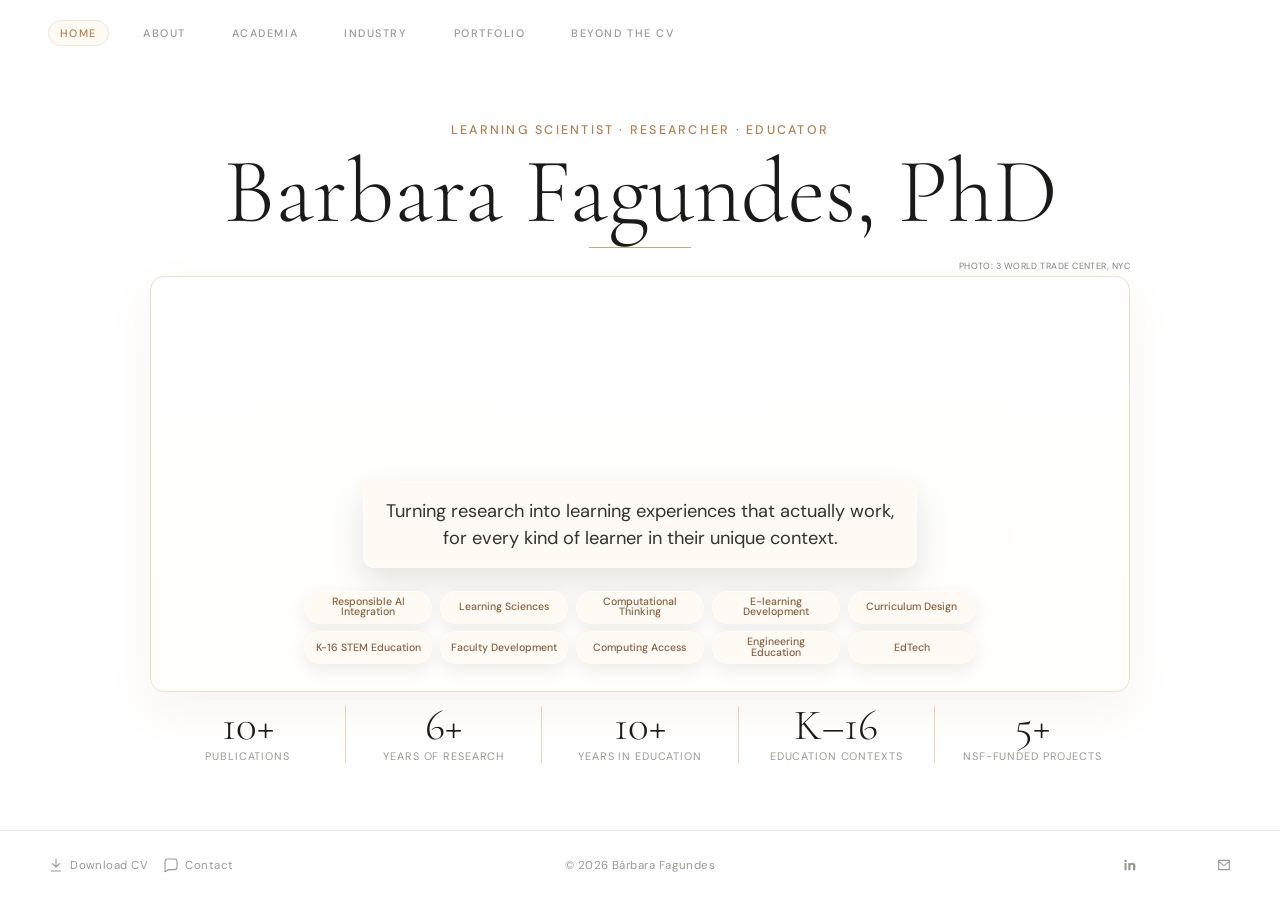
==== index.html @ db6fedfc "rename Learning Science bubble to Learning Sciences Co-Authored-By: Claude Sonnet 4.6 <noreply@anthr" ====
<!DOCTYPE html>
<html lang="en">
<head>
  <meta charset="UTF-8" />
  <meta name="viewport" content="width=device-width, initial-scale=1.0" />
  <title>Bárbara Fagundes, PhD</title>
  <meta name="description" content="Bárbara Fagundes, learning scientist, educator, and learning experience designer." />
  <style>
    @import url("https://fonts.googleapis.com/css2?family=Cormorant+Garamond:wght@300;400&family=DM+Sans:wght@300;400;500&display=swap");

    :root {
      --bg: #ffffff;
      --name: #1a1a18;
      --text: #333330;
      --muted: #999993;
      --accent: #b08050;
      --line: #c8a870;
      --soft-line: #eee6dc;
      --tag-bg: #fffaf3;
      --cream: rgba(255, 250, 242, 0.76);
    }

    * {
      box-sizing: border-box;
    }

    html,
    body {
      width: 100%;
      height: 100%;
      margin: 0;
      overflow: hidden;
      background: var(--bg);
    }

    body {
      color: var(--text);
      font-family: "DM Sans", system-ui, -apple-system, BlinkMacSystemFont, "Segoe UI", sans-serif;
      font-weight: 300;
    }

    a {
      color: inherit;
      text-decoration: none;
    }

    .splash {
      width: 100vw;
      height: 100vh;
      display: grid;
      grid-template-rows: auto 1fr;
      padding-bottom: 4.4rem;
      background: var(--bg);
    }

    .top-nav {
      display: flex;
      align-items: center;
      gap: clamp(0.8rem, 2vw, 1.4rem);
      padding: clamp(1rem, 2.2vh, 1.45rem) clamp(1rem, 4vw, 3rem);
      color: var(--muted);
      font-size: 0.68rem;
      font-weight: 500;
      letter-spacing: 0.14em;
      line-height: 1;
      text-transform: uppercase;
    }

    .top-nav a {
      padding: 0.42rem 0.68rem;
      border: 1px solid transparent;
      border-radius: 999px;
      transition: color 180ms ease;
    }

    .top-nav a:hover,
    .bottom-link:hover,
    .social-link:hover {
      color: var(--accent);
    }

    .top-nav a[aria-current="page"] {
      color: var(--accent);
      background: var(--tag-bg);
      border-color: var(--soft-line);
    }

    .splash-main {
      min-height: 0;
      display: flex;
      flex-direction: column;
      align-items: center;
      justify-content: center;
      gap: clamp(0.55rem, 1.45vh, 0.9rem);
      padding: 0 clamp(1rem, 4vw, 3rem) clamp(0.5rem, 1vh, 0.9rem);
      text-align: center;
    }

    .eyebrow {
      margin: 0;
      color: var(--accent);
      font-size: clamp(0.66rem, 1.4vw, 0.78rem);
      font-weight: 500;
      letter-spacing: 0.18em;
      line-height: 1.2;
      text-transform: uppercase;
    }

    h1 {
      margin: 0;
      color: var(--name);
      font-family: "Cormorant Garamond", Georgia, "Times New Roman", Times, serif;
      font-size: clamp(2.8rem, 7.2vw, 5.9rem);
      font-weight: 300;
      letter-spacing: 0;
      line-height: 0.9;
    }

    .name-divider {
      width: clamp(4rem, 9vw, 6.4rem);
      height: 1px;
      background: var(--line);
    }

    .photo-banner {
      position: relative;
      width: min(980px, 94vw);
      min-height: clamp(18rem, 46vh, 31rem);
      overflow: hidden;
      border: 1px solid rgba(200, 168, 112, 0.36);
      border-radius: 14px;
      box-shadow: 0 18px 45px rgba(176, 128, 80, 0.09);
      isolation: isolate;
    }

    .banner-wrap {
      width: min(980px, 94vw);
    }

    .photo-banner::before {
      position: absolute;
      inset: 0;
      z-index: -2;
      content: "";
      background: url("assets/banner.JPG?v=20260527") center 28% / cover no-repeat;
      opacity: 1;
    }

    .photo-banner::after {
      position: absolute;
      inset: 0;
      z-index: -1;
      content: "";
      background: linear-gradient(
        180deg,
        rgba(255, 255, 255, 0.1),
        rgba(255, 250, 242, 0.18)
      );
    }

    .banner-content {
      display: flex;
      flex-direction: column;
      justify-content: flex-end;
      gap: clamp(0.65rem, 1.7vh, 1rem);
      min-height: inherit;
      padding: clamp(1.2rem, 3vh, 2rem) clamp(1rem, 4vw, 2.4rem);
    }

    .photo-credit {
      margin: 0 0 0.28rem;
      color: rgba(51, 51, 48, 0.62);
      font-size: 0.56rem;
      font-weight: 400;
      letter-spacing: 0.05em;
      line-height: 1.2;
      text-align: right;
      text-transform: uppercase;
    }

    .tagline {
      max-width: min(840px, 88%);
      margin: 0 auto clamp(0.2rem, 0.8vh, 0.45rem);
      padding: clamp(0.78rem, 1.8vh, 1rem) clamp(0.9rem, 2.5vw, 1.4rem);
      border: 1px solid rgba(255, 255, 255, 0.55);
      border-radius: 12px;
      background: rgba(255, 250, 242, 0.86);
      box-shadow: 0 14px 34px rgba(26, 26, 24, 0.12);
      color: var(--text);
      font-size: clamp(0.95rem, 1.8vw, 1.14rem);
      font-weight: 400;
      line-height: 1.45;
    }

    .buzzwords {
      display: flex;
      flex-wrap: wrap;
      justify-content: center;
      gap: 0.45rem;
      max-width: 680px;
      margin: 0;
      margin-inline: auto;
      padding: 0;
      list-style: none;
    }

    .buzzwords li {
      flex: 0 1 calc(20% - 0.45rem);
      display: inline-flex;
      align-items: center;
      justify-content: center;
      padding: 0.32rem 0.62rem;
      border: 1px solid rgba(255, 255, 255, 0.58);
      border-radius: 999px;
      background: rgba(255, 250, 243, 0.88);
      box-shadow: 0 6px 18px rgba(26, 26, 24, 0.08);
      color: #84613f;
      font-size: 0.66rem;
      font-weight: 500;
      line-height: 1;
      text-align: center;
      transition: background 180ms ease, border-color 180ms ease, color 180ms ease;
    }

    .buzzwords li:hover {
      border-color: var(--accent);
      background: rgba(176, 128, 80, 0.12);
      color: var(--accent);
    }

    .stats {
      width: min(980px, 94vw);
      display: flex;
      justify-content: space-between;
      align-items: stretch;
      gap: 0;
      color: var(--text);
    }

    .stat {
      flex: 1;
      min-width: 0;
      padding: 0 clamp(0.7rem, 2vw, 1.05rem);
      text-align: center;
    }

    .stat + .stat {
      border-left: 1px solid rgba(200, 168, 112, 0.45);
    }

    .stat-number {
      display: block;
      color: var(--name);
      font-family: "Cormorant Garamond", Georgia, "Times New Roman", Times, serif;
      font-size: clamp(1.7rem, 4vw, 2.7rem);
      font-weight: 300;
      line-height: 0.92;
    }

    .stat-label {
      display: block;
      margin-top: 0.28rem;
      color: var(--muted);
      font-size: clamp(0.58rem, 1.1vw, 0.68rem);
      font-weight: 400;
      letter-spacing: 0.08em;
      line-height: 1.25;
      text-transform: uppercase;
    }

    .bottom-bar {
      position: fixed;
      right: 0;
      bottom: 0;
      left: 0;
      z-index: 10;
      min-height: 4.4rem;
      display: grid;
      grid-template-columns: 1fr auto 1fr;
      align-items: center;
      gap: 1rem;
      padding: 0 clamp(1rem, 4vw, 3rem);
      border-top: 1px solid var(--soft-line);
      background: var(--bg);
      color: var(--muted);
      font-size: 0.72rem;
      font-weight: 400;
      letter-spacing: 0.04em;
    }

    .bottom-actions,
    .social-links {
      display: flex;
      align-items: center;
      gap: 0.95rem;
    }

    .social-links {
      justify-content: flex-end;
    }

    .bottom-link,
    .social-link {
      display: inline-flex;
      align-items: center;
      gap: 0.38rem;
      transition: color 180ms ease;
    }

    .bottom-link svg,
    .social-link svg,
    .social-link img {
      width: 1rem;
      height: 1rem;
      fill: none;
      stroke: currentColor;
      stroke-linecap: round;
      stroke-linejoin: round;
      stroke-width: 1.65;
    }

    .social-link svg.filled {
      fill: currentColor;
      stroke: none;
    }

    .social-link img {
      display: block;
    }

    .copyright {
      margin: 0;
      text-align: center;
      white-space: nowrap;
    }

    .fade-up {
      opacity: 0;
      transform: translateY(14px);
      animation: fadeUp 700ms ease forwards;
      animation-delay: var(--delay, 0ms);
    }

    @keyframes fadeUp {
      to {
        opacity: 1;
        transform: translateY(0);
      }
    }

    @media (max-width: 640px) {
      .top-nav {
        flex-wrap: wrap;
        gap: 0.62rem 0.85rem;
        padding: 0.82rem 1rem;
        font-size: 0.58rem;
        letter-spacing: 0.11em;
      }

      .splash-main {
        gap: 0.48rem;
        padding: 0 0.9rem 0.35rem;
      }

      h1 {
        font-size: clamp(2.55rem, 13vw, 3.8rem);
      }

      .photo-banner {
        width: calc(100vw - 1.8rem);
        min-height: 41vh;
      }

      .banner-wrap {
        width: calc(100vw - 1.8rem);
      }

      .photo-banner::before {
        background-position: center 30%;
      }

      .banner-content {
        justify-content: flex-end;
        gap: 0.5rem;
        padding: 0.82rem;
      }

      .photo-credit {
        font-size: 0.48rem;
      }

      .tagline {
        max-width: min(24rem, 88vw);
        font-size: 0.78rem;
        line-height: 1.35;
      }

      .buzzwords {
        gap: 0.32rem;
        max-width: 100%;
      }

      .buzzwords li {
        flex-basis: auto;
        padding: 0.25rem 0.46rem;
        font-size: 0.54rem;
      }

      .stats {
        width: calc(100vw - 1.8rem);
        flex-direction: column;
        gap: 0.25rem;
      }

      .stat {
        min-width: 0;
        padding: 0.08rem 0;
      }

      .stat + .stat {
        border-left: 0;
        border-top: 1px solid rgba(200, 168, 112, 0.34);
      }

      .stat-number {
        font-size: 1.35rem;
      }

      .stat-label {
        margin-top: 0.1rem;
        font-size: 0.52rem;
      }

      .bottom-bar {
        min-height: 3.6rem;
        grid-template-columns: 1fr auto;
        gap: 0.75rem;
        padding: 0 1rem;
        font-size: 0.62rem;
      }

      .splash {
        padding-bottom: 3.6rem;
      }

      .copyright {
        display: none;
      }

      .bottom-actions,
      .social-links {
        gap: 0.58rem;
      }

      .bottom-link span {
        display: none;
      }
    }
  </style>
</head>
<body>
  <div class="splash">
    <nav class="top-nav fade-up" style="--delay: 80ms" aria-label="Main navigation">
      <a href="index.html" aria-current="page">Home</a>
      <a href="about.html">About</a>
      <a href="academia.html">Academia</a>
      <a href="industry.html">Industry</a>
      <a href="instructional-design.html">Portfolio</a>
      <a href="beyond-cv.html">Beyond the CV</a>
    </nav>

    <main class="splash-main">
      <p class="eyebrow fade-up" style="--delay: 180ms">Learning Scientist · Researcher · Educator</p>
      <h1 class="fade-up" style="--delay: 280ms">Barbara Fagundes, PhD</h1>
      <div class="name-divider fade-up" style="--delay: 380ms" aria-hidden="true"></div>

      <div class="banner-wrap fade-up" style="--delay: 480ms">
        <p class="photo-credit">Photo: 3 World Trade Center, NYC</p>
        <section class="photo-banner" aria-label="Research and learning focus">
          <div class="banner-content">
            <p class="tagline">Turning research into learning experiences that actually work,<br />for every kind of learner in their unique context.</p>
            <ul class="buzzwords" aria-label="Areas of focus">
              <li>Responsible AI Integration</li>
              <li>Learning Sciences</li>
              <li>Computational Thinking</li>
              <li>E-learning Development</li>
              <li>Curriculum Design</li>
              <li>K-16 STEM Education</li>
              <li>Faculty Development</li>
              <li>Computing Access</li>
              <li>Engineering Education</li>
              <li>EdTech</li>
            </ul>
          </div>
        </section>
      </div>

      <section class="stats fade-up" style="--delay: 580ms" aria-label="Career highlights">
        <div class="stat">
          <span class="stat-number">10+</span>
          <span class="stat-label">Publications</span>
        </div>
        <div class="stat">
          <span class="stat-number">6+</span>
          <span class="stat-label">Years of research</span>
        </div>
        <div class="stat">
          <span class="stat-number">10+</span>
          <span class="stat-label">Years in education</span>
        </div>
        <div class="stat">
          <span class="stat-number">K–16</span>
          <span class="stat-label">Education contexts</span>
        </div>
        <div class="stat">
          <span class="stat-number">5+</span>
          <span class="stat-label">NSF-funded projects</span>
        </div>
      </section>
    </main>

    <footer class="bottom-bar fade-up" style="--delay: 680ms">
      <div class="bottom-actions">
        <a class="bottom-link" href="files/bfagundes_CV.pdf">
          <svg viewBox="0 0 24 24" aria-hidden="true"><path d="M12 3v12"></path><path d="m7 10 5 5 5-5"></path><path d="M5 21h14"></path></svg>
          <span>Download CV</span>
        </a>
        <a class="bottom-link" href="contact.html">
          <svg viewBox="0 0 24 24" aria-hidden="true"><path d="M21 15a4 4 0 0 1-4 4H8l-5 3V7a4 4 0 0 1 4-4h10a4 4 0 0 1 4 4z"></path></svg>
          <span>Contact</span>
        </a>
      </div>

      <p class="copyright">© <span id="year"></span> Bárbara Fagundes</p>

      <div class="social-links" aria-label="Social links">
        <a class="social-link" href="https://www.linkedin.com/in/iambarbaraf" aria-label="LinkedIn">
          <svg class="filled" viewBox="0 0 24 24" aria-hidden="true"><path d="M6.94 8.98H3.75V20h3.19V8.98ZM5.35 4a1.85 1.85 0 1 0 0 3.7 1.85 1.85 0 0 0 0-3.7ZM20.25 13.91c0-3.25-1.73-5.2-4.5-5.2-1.69 0-2.75.93-3.17 1.58V8.98H9.52V20h3.18v-5.46c0-1.44.27-2.83 2.05-2.83 1.75 0 1.78 1.64 1.78 2.92V20h3.18l.54-6.09Z"></path></svg>
        </a>
        <a class="social-link" href="https://scholar.google.com/citations?user=XupPbTIAAAAJ&hl=en&oi=ao" aria-label="Google Scholar">
          <img src="assets/Google_Scholar_logo.svg" alt="" />
        </a>
        <a class="social-link" href="https://www.researchgate.net/profile/Barbara-Fagundes-2" aria-label="ResearchGate">
          <img src="assets/researchgate-logo.svg" alt="" />
        </a>
        <a class="social-link" href="mailto:iambarbaraf@gmail.com" aria-label="Email">
          <svg viewBox="0 0 24 24" aria-hidden="true"><path d="M4 5h16v14H4z"></path><path d="m4 7 8 6 8-6"></path></svg>
        </a>
      </div>
    </footer>
  </div>

  <script>
    document.getElementById("year").textContent = new Date().getFullYear();
  </script>
</body>
</html>
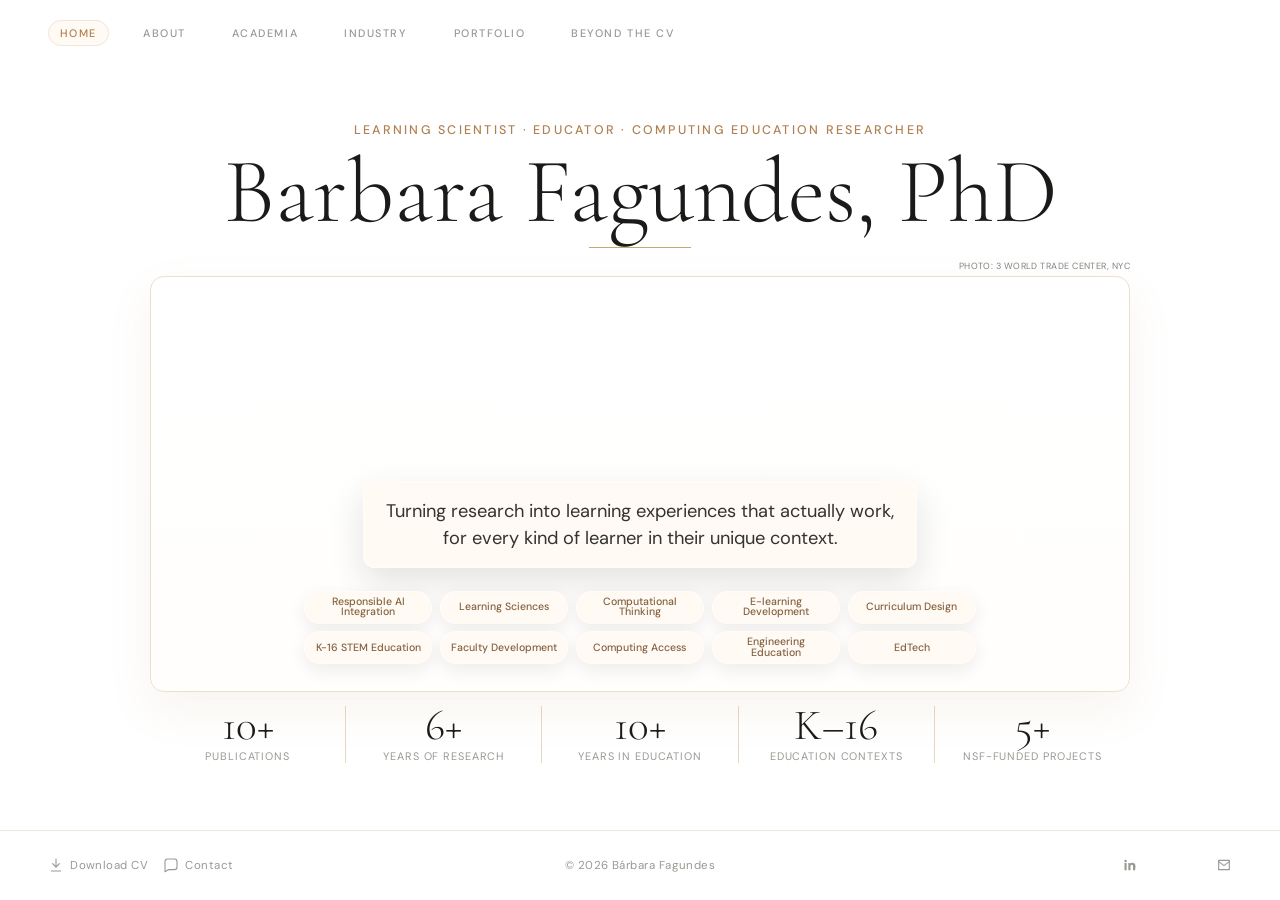
==== commit 5408acb7: "update homepage tagline to Learning Scientist · Educator · Computing Education Researcher Co-Authore" ====
--- a/index.html
+++ b/index.html
@@ -470,7 +470,7 @@
     </nav>
 
     <main class="splash-main">
-      <p class="eyebrow fade-up" style="--delay: 180ms">Learning Scientist · Researcher · Educator</p>
+      <p class="eyebrow fade-up" style="--delay: 180ms">Learning Scientist · Educator · Computing Education Researcher</p>
       <h1 class="fade-up" style="--delay: 280ms">Barbara Fagundes, PhD</h1>
       <div class="name-divider fade-up" style="--delay: 380ms" aria-hidden="true"></div>
 
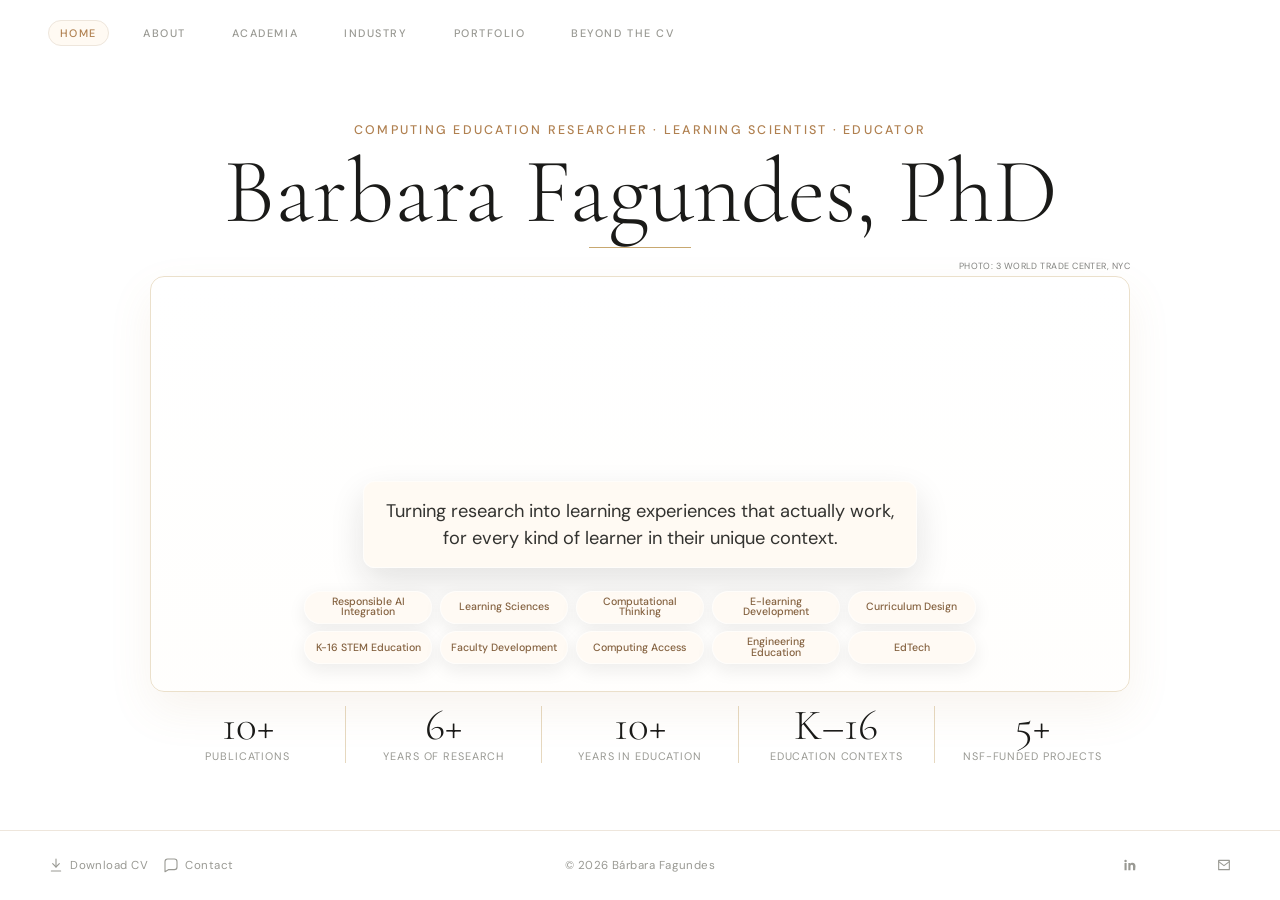
==== commit 5c8c75df: "reorder tagline to Computing Education Researcher · Learning Scientist · Educator Co-Authored-By: Cl" ====
--- a/index.html
+++ b/index.html
@@ -470,7 +470,7 @@
     </nav>
 
     <main class="splash-main">
-      <p class="eyebrow fade-up" style="--delay: 180ms">Learning Scientist · Educator · Computing Education Researcher</p>
+      <p class="eyebrow fade-up" style="--delay: 180ms">Computing Education Researcher · Learning Scientist · Educator</p>
       <h1 class="fade-up" style="--delay: 280ms">Barbara Fagundes, PhD</h1>
       <div class="name-divider fade-up" style="--delay: 380ms" aria-hidden="true"></div>
 
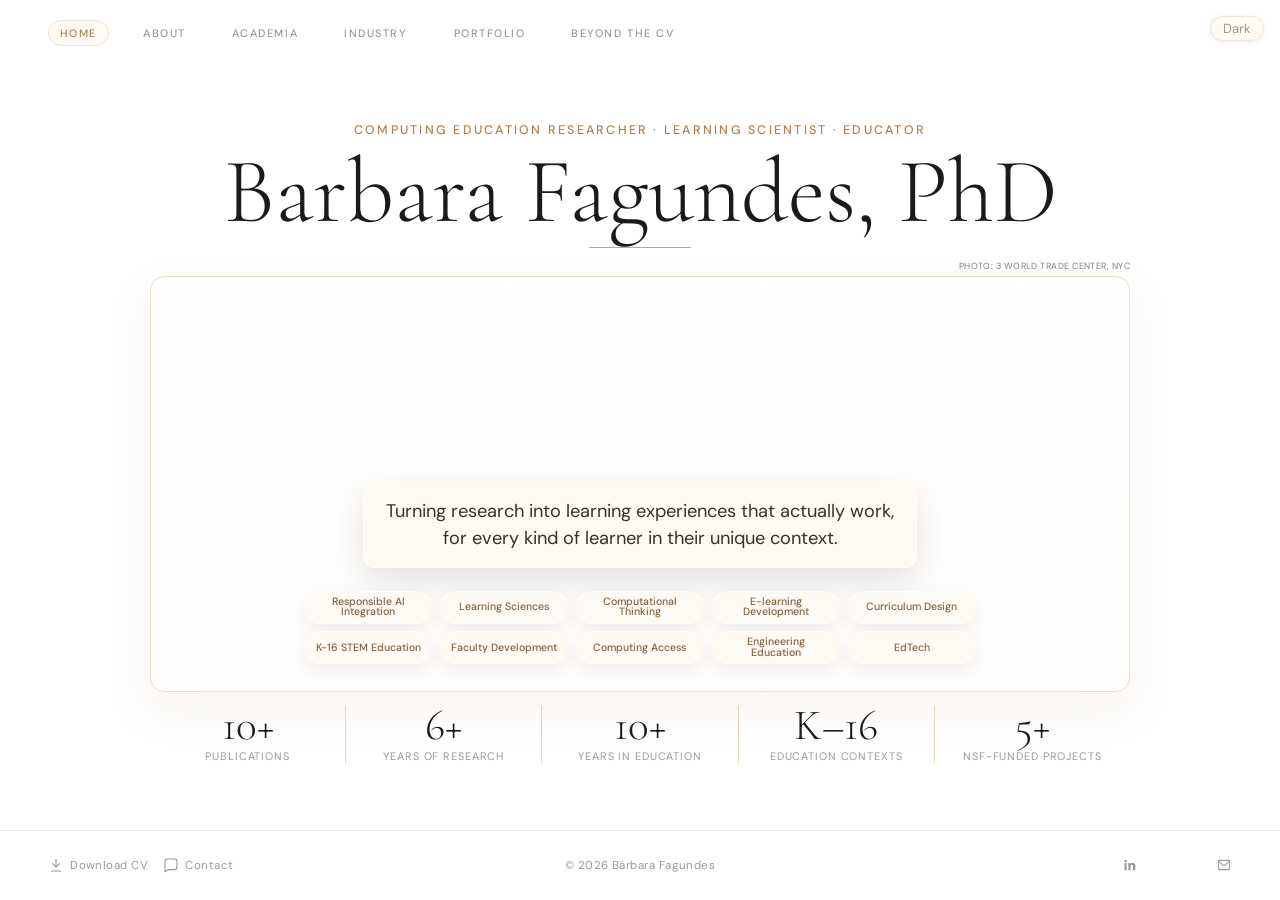
==== commit 5d2da1c2: "add fixed dark/light mode toggle to all pages Button sits upper-right, fixed position, persists via " ====
--- a/index.html
+++ b/index.html
@@ -5,6 +5,7 @@
   <meta name="viewport" content="width=device-width, initial-scale=1.0" />
   <title>Bárbara Fagundes, PhD</title>
   <meta name="description" content="Bárbara Fagundes, learning scientist, educator, and learning experience designer." />
+  <script>(function(){var s=localStorage.getItem('theme'),p=window.matchMedia('(prefers-color-scheme: dark)').matches;if(s==='dark'||(!s&&p))document.documentElement.setAttribute('data-theme','dark')})();</script>
   <style>
     @import url("https://fonts.googleapis.com/css2?family=Cormorant+Garamond:wght@300;400&family=DM+Sans:wght@300;400;500&display=swap");
 
@@ -456,9 +457,14 @@
         display: none;
       }
     }
+    .theme-toggle { position: fixed; top: 1rem; right: 1rem; z-index: 100; padding: 0.32rem 0.75rem; border: 1px solid var(--soft-line); border-radius: 999px; background: var(--tag-bg); color: var(--muted); font-size: 0.82rem; cursor: pointer; font-family: inherit; line-height: 1; box-shadow: 0 1px 4px rgba(0,0,0,0.08); }
+    .theme-toggle:hover { color: var(--accent); border-color: var(--line); }
+    html[data-theme="dark"] { --bg: #111111; --name: #e8e8e5; --text: #c8c8c4; --muted: #7a7a75; --accent: #c8a060; --line: #4a3a28; --soft-line: #2a2a2a; --tag-bg: #1a1a18; --cream: rgba(20,20,18,0.85); }
+    html[data-theme="dark"] .theme-toggle { background: var(--tag-bg); border-color: var(--soft-line); }
   </style>
 </head>
 <body>
+  <button class="theme-toggle" id="theme-toggle" aria-label="Toggle dark mode">Dark</button>
   <div class="splash">
     <nav class="top-nav fade-up" style="--delay: 80ms" aria-label="Main navigation">
       <a href="index.html" aria-current="page">Home</a>
@@ -552,6 +558,22 @@
 
   <script>
     document.getElementById("year").textContent = new Date().getFullYear();
+    (function() {
+      var toggle = document.getElementById('theme-toggle');
+      function applyTheme(dark) {
+        if (dark) { document.documentElement.setAttribute('data-theme', 'dark'); }
+        else { document.documentElement.removeAttribute('data-theme'); }
+        toggle.textContent = dark ? 'Light' : 'Dark';
+      }
+      var saved = localStorage.getItem('theme');
+      var prefersDark = window.matchMedia('(prefers-color-scheme: dark)').matches;
+      applyTheme(saved === 'dark' || (!saved && prefersDark));
+      toggle.addEventListener('click', function() {
+        var isDark = document.documentElement.getAttribute('data-theme') === 'dark';
+        localStorage.setItem('theme', isDark ? 'light' : 'dark');
+        applyTheme(!isDark);
+      });
+    })();
   </script>
 </body>
 </html>
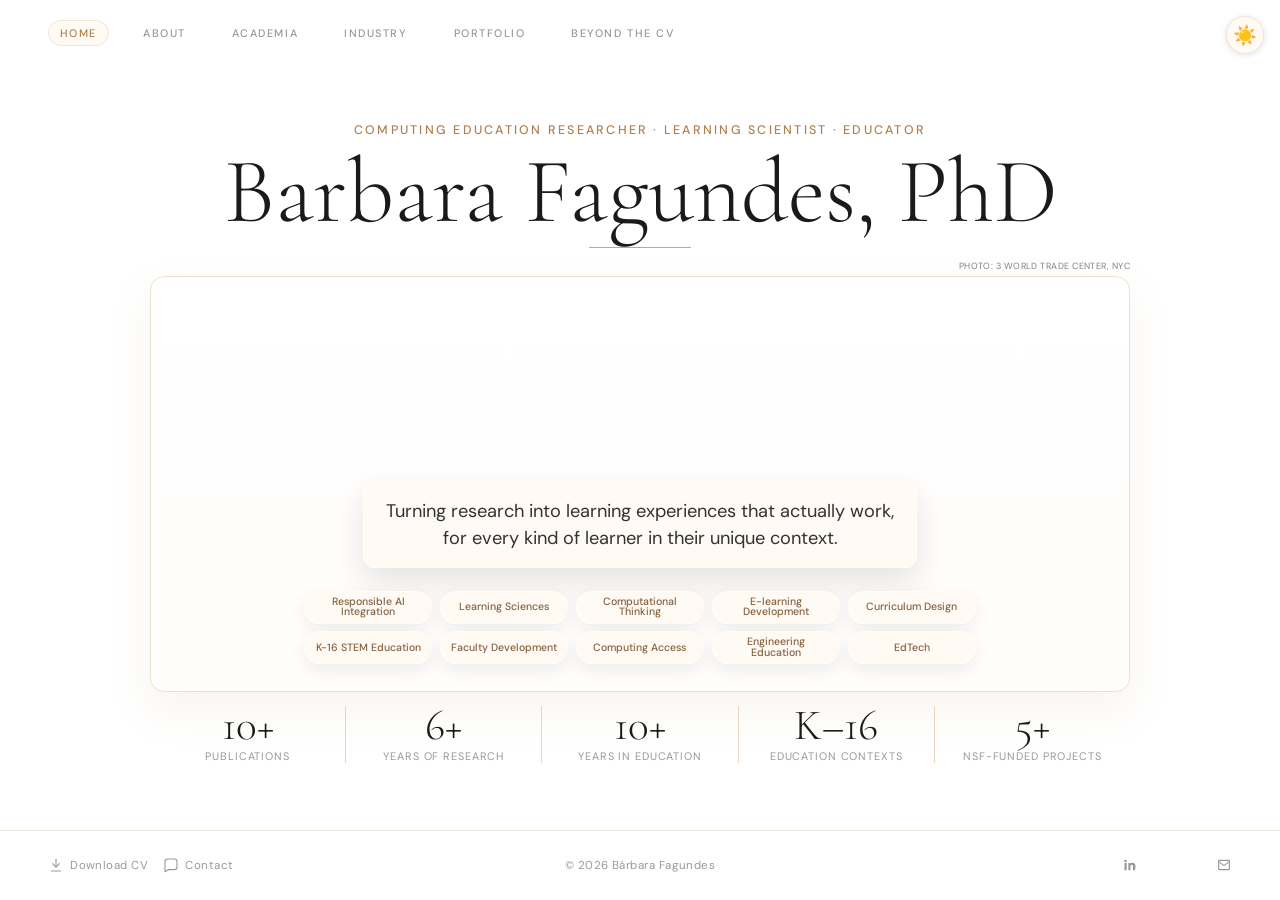
==== commit 03a08e1c: "replace dark/light text toggle with fixed ☀️/🌙 icon button on all pages Co-Authored-By: Claude Sonne" ====
--- a/index.html
+++ b/index.html
@@ -457,14 +457,14 @@
         display: none;
       }
     }
-    .theme-toggle { position: fixed; top: 1rem; right: 1rem; z-index: 100; padding: 0.32rem 0.75rem; border: 1px solid var(--soft-line); border-radius: 999px; background: var(--tag-bg); color: var(--muted); font-size: 0.82rem; cursor: pointer; font-family: inherit; line-height: 1; box-shadow: 0 1px 4px rgba(0,0,0,0.08); }
-    .theme-toggle:hover { color: var(--accent); border-color: var(--line); }
+    .theme-toggle { position: fixed; top: 1rem; right: 1rem; z-index: 100; width: 2.4rem; height: 2.4rem; border: 1px solid var(--soft-line); border-radius: 50%; background: var(--tag-bg); font-size: 1.2rem; cursor: pointer; display: flex; align-items: center; justify-content: center; box-shadow: 0 1px 6px rgba(0,0,0,0.12); padding: 0; }
+    .theme-toggle:hover { box-shadow: 0 2px 8px rgba(0,0,0,0.18); }
     html[data-theme="dark"] { --bg: #111111; --name: #e8e8e5; --text: #c8c8c4; --muted: #7a7a75; --accent: #c8a060; --line: #4a3a28; --soft-line: #2a2a2a; --tag-bg: #1a1a18; --cream: rgba(20,20,18,0.85); }
     html[data-theme="dark"] .theme-toggle { background: var(--tag-bg); border-color: var(--soft-line); }
   </style>
 </head>
 <body>
-  <button class="theme-toggle" id="theme-toggle" aria-label="Toggle dark mode">Dark</button>
+  <button class="theme-toggle" id="theme-toggle" aria-label="Toggle dark mode">☀️</button>
   <div class="splash">
     <nav class="top-nav fade-up" style="--delay: 80ms" aria-label="Main navigation">
       <a href="index.html" aria-current="page">Home</a>
@@ -563,7 +563,7 @@
       function applyTheme(dark) {
         if (dark) { document.documentElement.setAttribute('data-theme', 'dark'); }
         else { document.documentElement.removeAttribute('data-theme'); }
-        toggle.textContent = dark ? 'Light' : 'Dark';
+        toggle.textContent = dark ? '🌙' : '☀️';
       }
       var saved = localStorage.getItem('theme');
       var prefersDark = window.matchMedia('(prefers-color-scheme: dark)').matches;
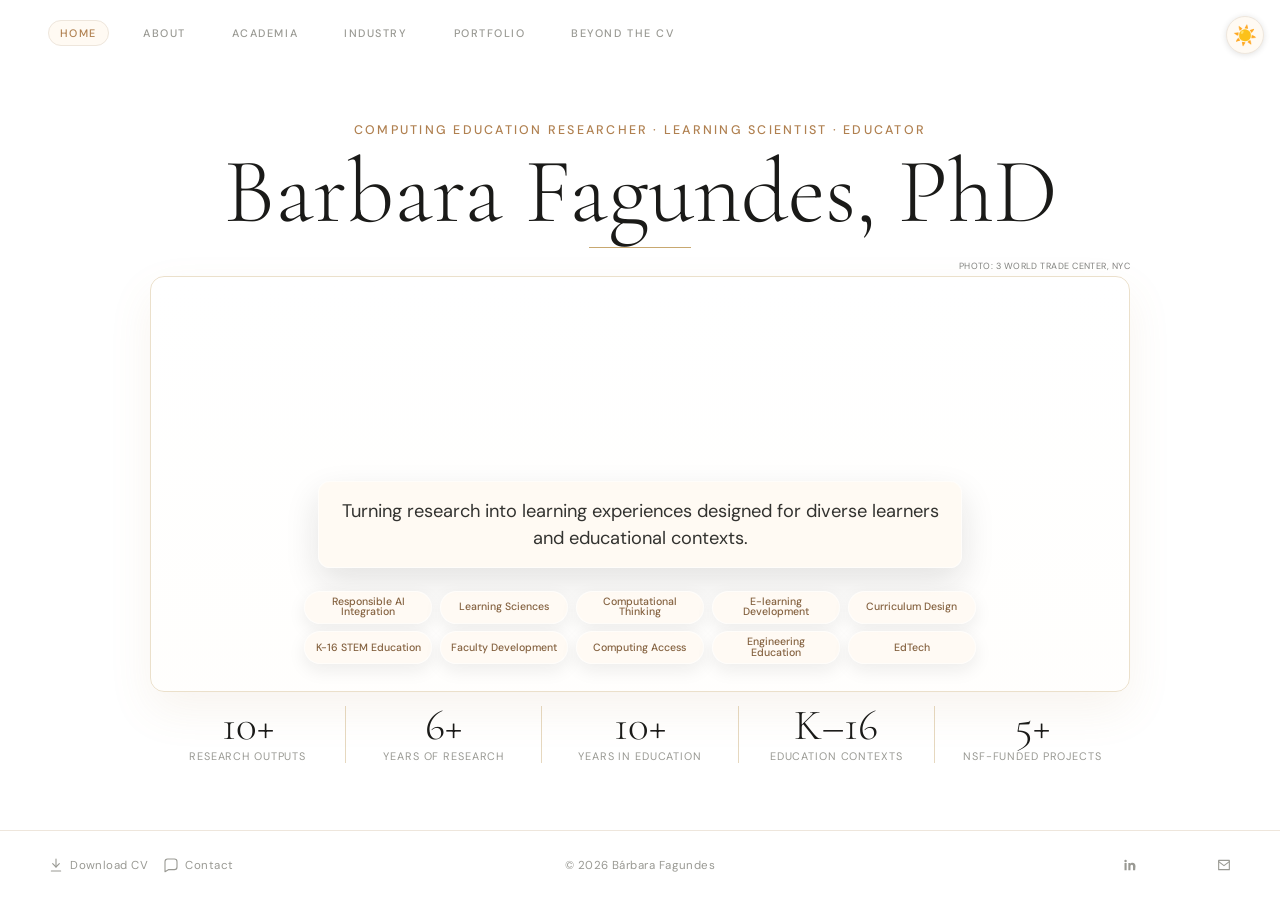
==== commit e8c7fe19: "Update professional site and CV" ====
--- a/index.html
+++ b/index.html
@@ -461,6 +461,9 @@
     .theme-toggle:hover { box-shadow: 0 2px 8px rgba(0,0,0,0.18); }
     html[data-theme="dark"] { --bg: #111111; --name: #e8e8e5; --text: #c8c8c4; --muted: #7a7a75; --accent: #c8a060; --line: #4a3a28; --soft-line: #2a2a2a; --tag-bg: #1a1a18; --cream: rgba(20,20,18,0.85); }
     html[data-theme="dark"] .theme-toggle { background: var(--tag-bg); border-color: var(--soft-line); }
+    html[data-theme="dark"] .tagline { background: var(--cream); border-color: rgba(255,255,255,0.08); color: var(--text); }
+    html[data-theme="dark"] .buzzwords li { background: var(--tag-bg); border-color: var(--soft-line); color: var(--muted); }
+    html[data-theme="dark"] .buzzwords li:hover { background: rgba(200,160,96,0.15); border-color: var(--accent); color: var(--accent); }
   </style>
 </head>
 <body>
@@ -471,7 +474,7 @@
       <a href="about.html">About</a>
       <a href="academia.html">Academia</a>
       <a href="industry.html">Industry</a>
-      <a href="instructional-design.html">Portfolio</a>
+      <a href="portfolio.html">Portfolio</a>
       <a href="beyond-cv.html">Beyond the CV</a>
     </nav>
 
@@ -484,7 +487,7 @@
         <p class="photo-credit">Photo: 3 World Trade Center, NYC</p>
         <section class="photo-banner" aria-label="Research and learning focus">
           <div class="banner-content">
-            <p class="tagline">Turning research into learning experiences that actually work,<br />for every kind of learner in their unique context.</p>
+            <p class="tagline">Turning research into learning experiences designed for diverse learners<br />and educational contexts.</p>
             <ul class="buzzwords" aria-label="Areas of focus">
               <li>Responsible AI Integration</li>
               <li>Learning Sciences</li>
@@ -504,7 +507,7 @@
       <section class="stats fade-up" style="--delay: 580ms" aria-label="Career highlights">
         <div class="stat">
           <span class="stat-number">10+</span>
-          <span class="stat-label">Publications</span>
+          <span class="stat-label">Research Outputs</span>
         </div>
         <div class="stat">
           <span class="stat-number">6+</span>
